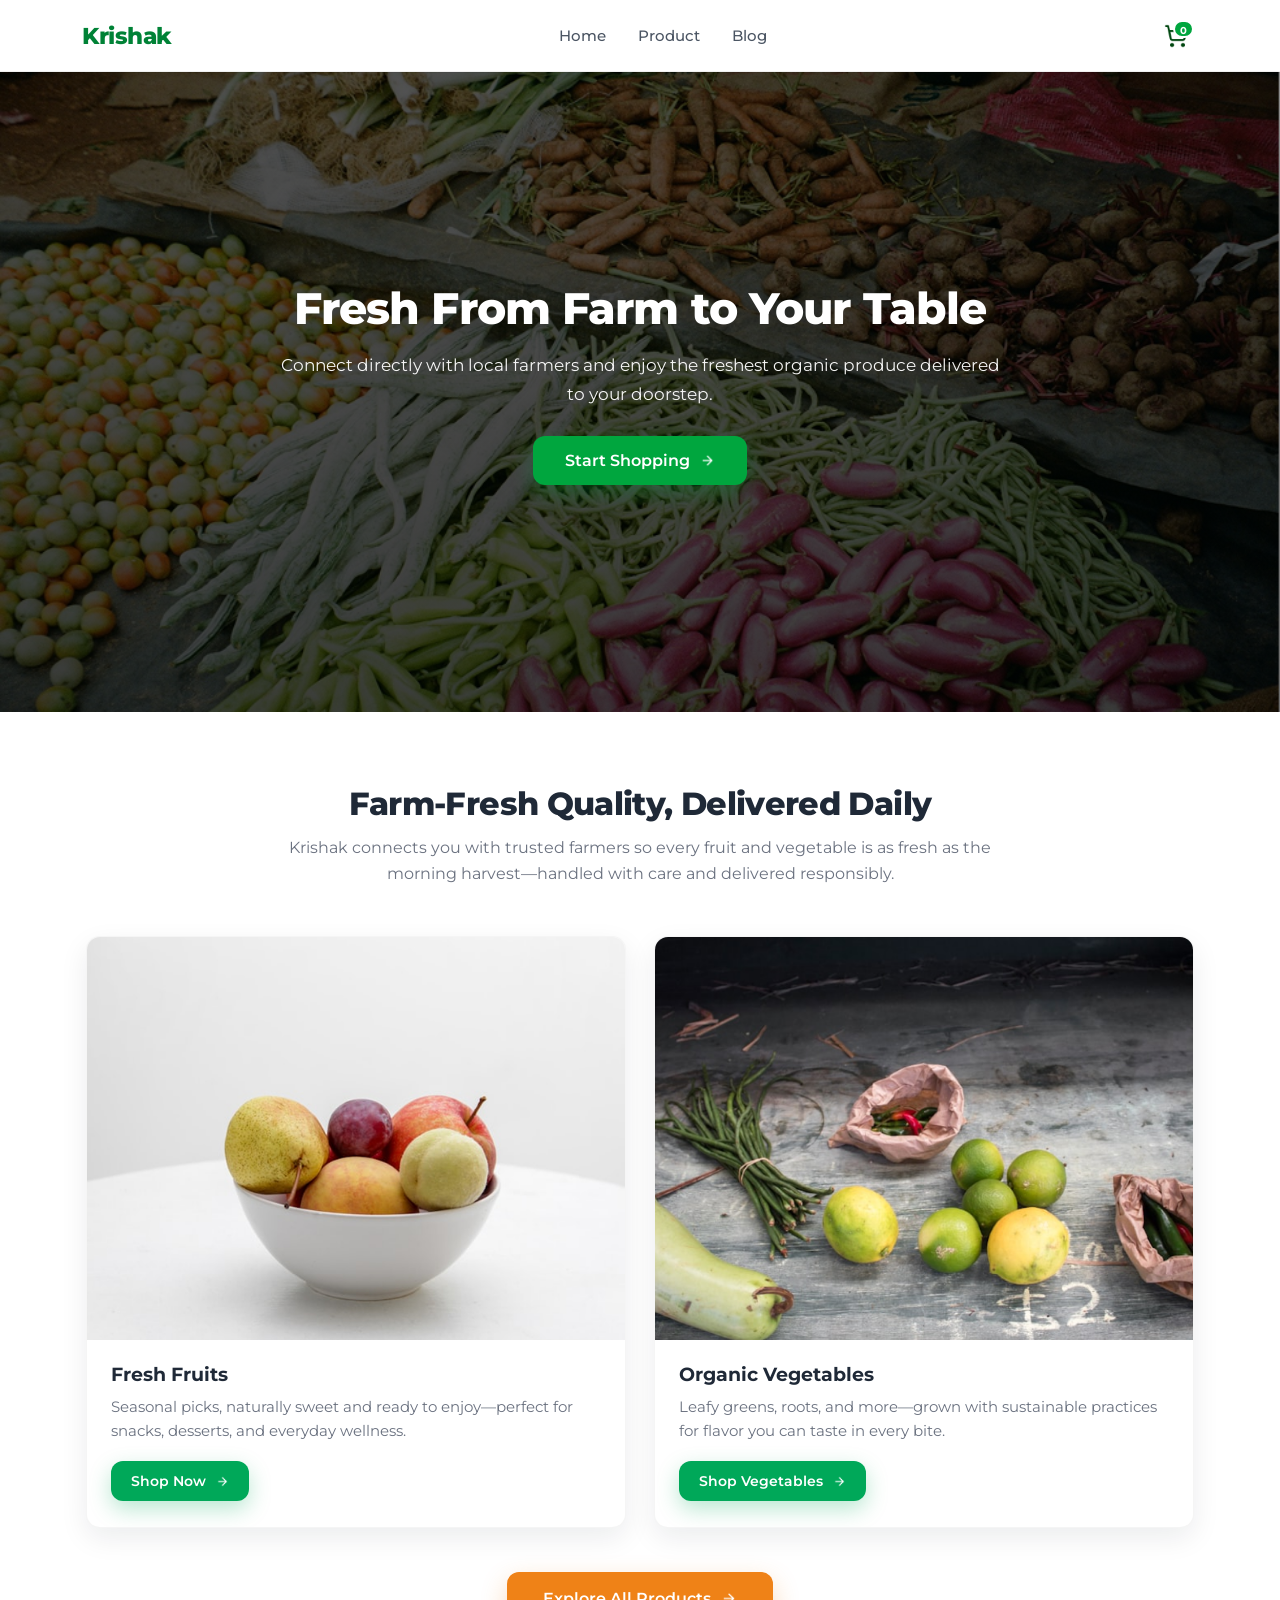
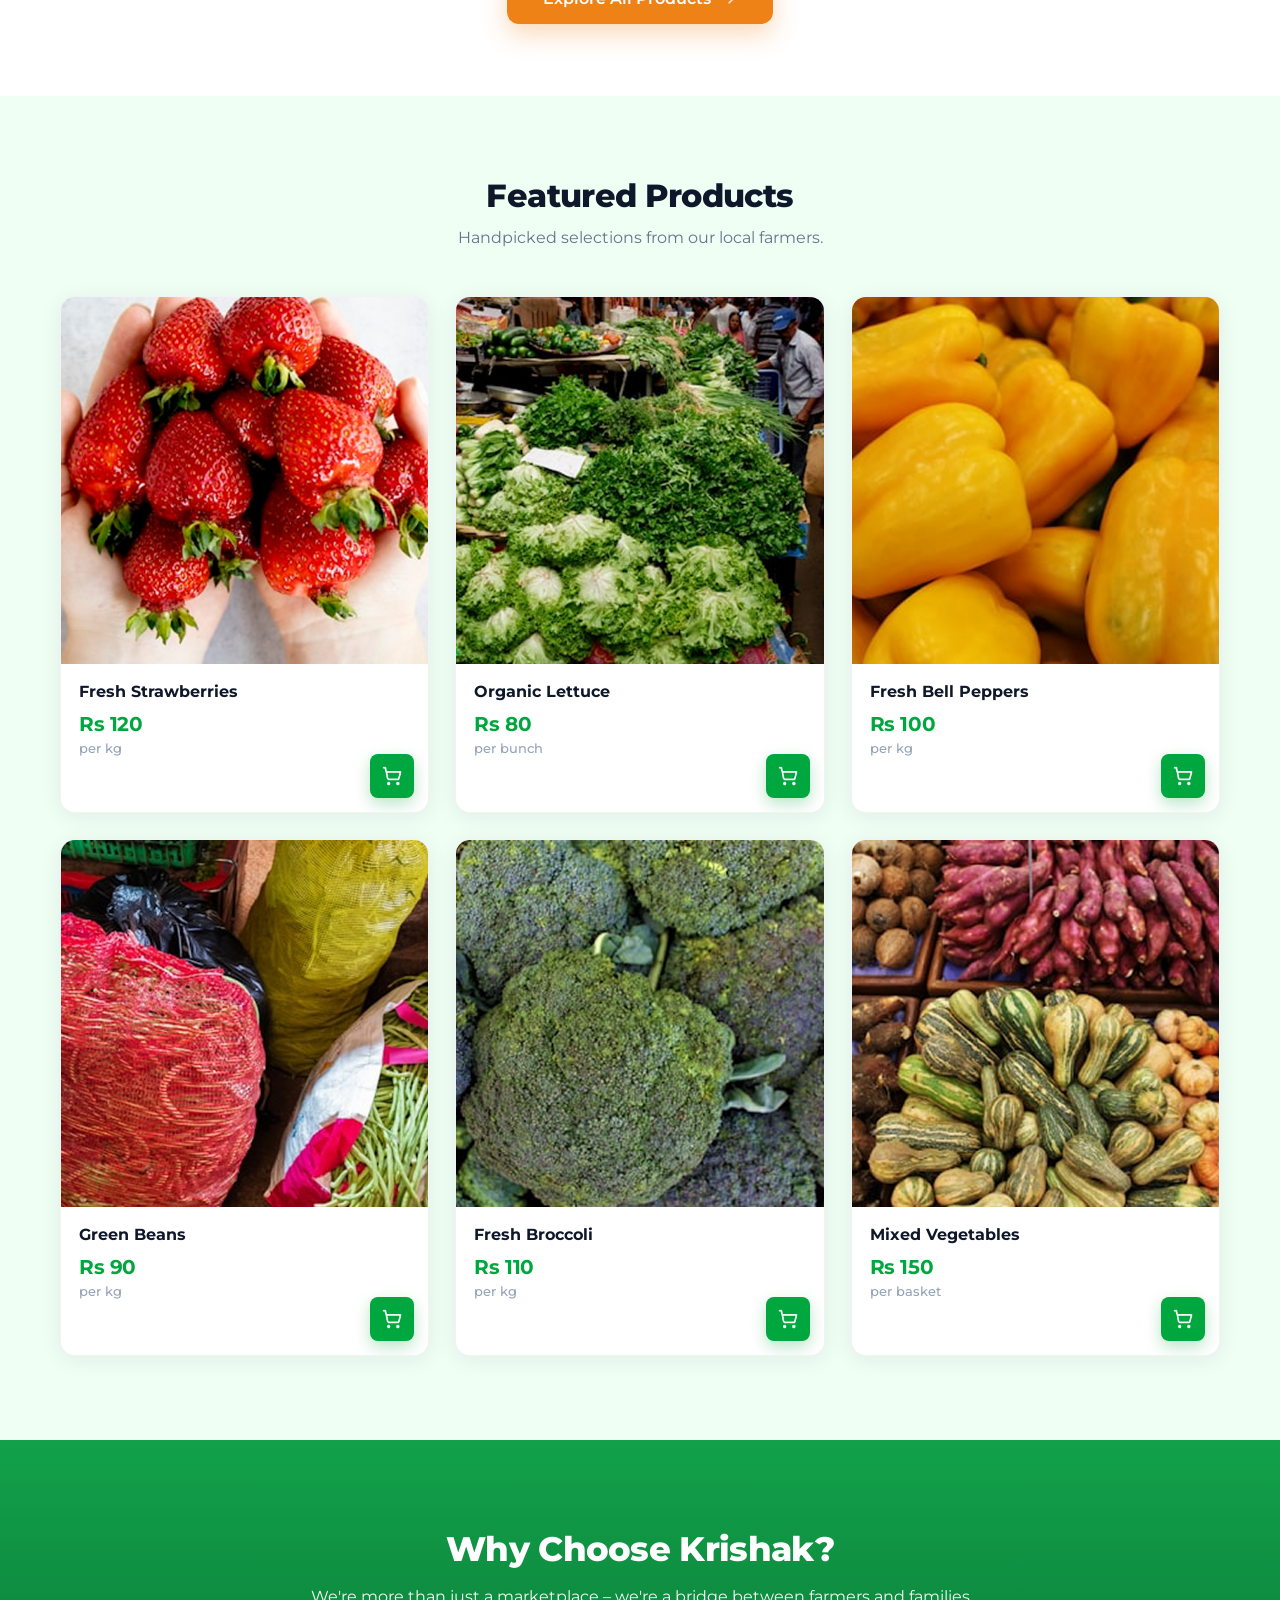
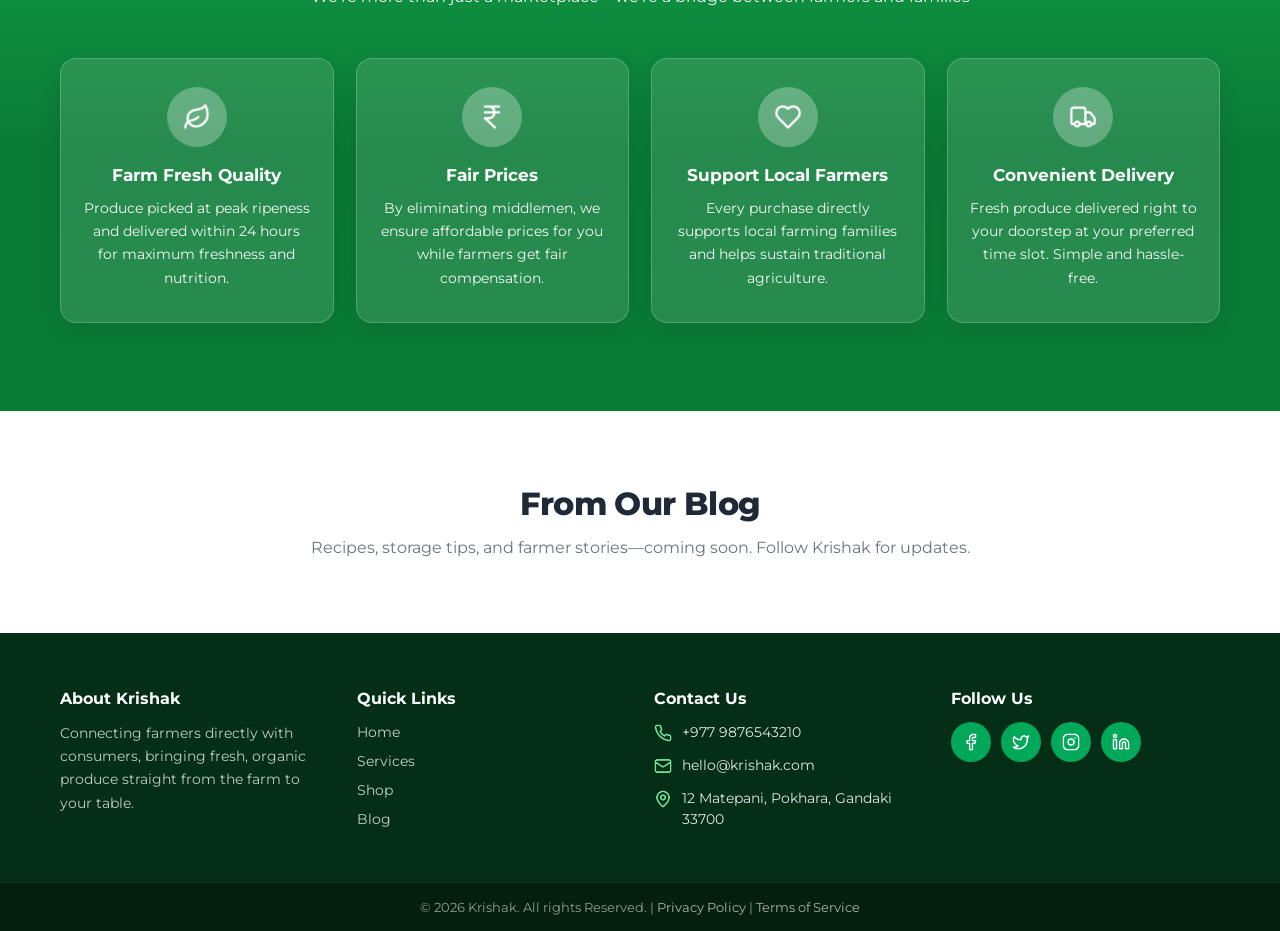
==== target/local-vendor/index.html @ 56a00a54 "product changes" ====
<!doctype html>
<html lang="en">
<head>
  <meta charset="UTF-8" />
  <meta name="viewport" content="width=device-width, initial-scale=1.0" />
  <title>Krishak — Farm Fresh to Your Table</title>
  <link rel="preconnect" href="https://fonts.googleapis.com" />
  <link rel="preconnect" href="https://fonts.gstatic.com" crossorigin />
  <link href="https://fonts.googleapis.com/css2?family=Montserrat:wght@400;500;600;700;800&display=swap" rel="stylesheet" />
  <link rel="stylesheet" href="landing.css" />
</head>
<body>
  <header class="site-header" id="top">
    <div class="header-inner">
      <a class="logo" href="index.html">Krishak</a>
      <nav class="main-nav" aria-label="Primary">
        <a href="index.html#top">Home</a>
        <a href="shop.html">Product</a>
        <a href="#blog">Blog</a>
      </nav>
      <a class="cart-link" href="cart.html" aria-label="Shopping cart">
        <img src="image/cart.png" alt="" width="24" height="24" />
        <span id="cart-badge" class="cart-badge" aria-live="polite">0</span>
      </a>
    </div>
  </header>

  <main>
    <section class="hero" aria-label="Welcome">
      <div class="hero-bg" style="background-image: url('image/hero.png');"></div>
      <div class="hero-overlay"></div>
      <div class="hero-content">
        <h1>Fresh From Farm to Your Table</h1>
        <p>
          Connect directly with local farmers and enjoy the freshest organic produce delivered to your doorstep.
        </p>
        <a class="btn btn-primary btn-hero" href="shop.html">Start Shopping <img class="btn-arrow" src="image/right_arrow.png" alt="" width="16" height="16" /></a>
      </div>
    </section>

    <section class="section intro" id="categories">
      <div class="container narrow">
        <h2 class="section-title">Farm-Fresh Quality, Delivered Daily</h2>
        <p class="section-lead">
          Krishak connects you with trusted farmers so every fruit and vegetable is as fresh as the morning harvest—handled with care and delivered responsibly.
        </p>
      </div>

      <div class="container category-row">
        <article class="category-card">
          <div class="category-media">
            <img src="image/fruit.png" alt="Bowl of fresh mixed fruits" loading="lazy" />
          </div>
          <div class="category-body">
            <h3>Fresh Fruits</h3>
            <p>Seasonal picks, naturally sweet and ready to enjoy—perfect for snacks, desserts, and everyday wellness.</p>
            <a class="btn btn-primary btn-sm" href="shop.html">Shop Now <img class="btn-arrow" src="image/right_arrow.png" alt="" width="14" height="14" /></a>
          </div>
        </article>
        <article class="category-card">
          <div class="category-media">
            <img src="image/organic_vegetables.png" alt="Assorted organic vegetables" loading="lazy" />
          </div>
          <div class="category-body">
            <h3>Organic Vegetables</h3>
            <p>Leafy greens, roots, and more—grown with sustainable practices for flavor you can taste in every bite.</p>
            <a class="btn btn-primary btn-sm" href="shop.html">Shop Vegetables <img class="btn-arrow" src="image/right_arrow.png" alt="" width="14" height="14" /></a>
          </div>
        </article>
      </div>

      <div class="container cta-wrap">
        <a class="btn btn-accent btn-lg" href="shop.html">Explore All Products <img class="btn-arrow" src="image/right_arrow.png" alt="" width="15" height="15" /></a>
      </div>
    </section>

    <section class="section featured" id="featured" aria-labelledby="featured-heading">
      <div class="container">
        <h2 id="featured-heading" class="section-title">Featured Products</h2>
        <p class="section-lead">Handpicked selections from our local farmers.</p>

        <div id="product-grid" class="product-grid"></div>
      </div>
    </section>

    <section class="section why" id="why" aria-labelledby="why-heading">
      <div class="container">
        <h2 id="why-heading" class="why-title">Why Choose Krishak?</h2>
        <p class="why-lead">We're more than just a marketplace – we're a bridge between farmers and families</p>

        <div class="why-grid">
          <article class="why-card">
            <div class="why-icon" aria-hidden="true">
              <img class="why-icon-tone" src="image/leaf.png" alt="" />
            </div>
            <h3>Farm Fresh Quality</h3>
            <p>Produce picked at peak ripeness and delivered within 24 hours for maximum freshness and nutrition.</p>
          </article>
          <article class="why-card">
            <div class="why-icon" aria-hidden="true">
              <img class="why-icon-tone" src="image/rupee.png" alt="" />
            </div>
            <h3>Fair Prices</h3>
            <p>By eliminating middlemen, we ensure affordable prices for you while farmers get fair compensation.</p>
          </article>
          <article class="why-card">
            <div class="why-icon" aria-hidden="true">
              <img src="image/white_heart.png" alt="" />
            </div>
            <h3>Support Local Farmers</h3>
            <p>Every purchase directly supports local farming families and helps sustain traditional agriculture.</p>
          </article>
          <article class="why-card">
            <div class="why-icon" aria-hidden="true">
              <img src="image/white_truck.png" alt="" />
            </div>
            <h3>Convenient Delivery</h3>
            <p>Fresh produce delivered right to your doorstep at your preferred time slot. Simple and hassle-free.</p>
          </article>
        </div>
      </div>
    </section>

    <section class="section blog-teaser" id="blog" aria-labelledby="blog-heading">
      <div class="container narrow">
        <h2 id="blog-heading" class="section-title">From Our Blog</h2>
        <p class="section-lead">Recipes, storage tips, and farmer stories—coming soon. Follow Krishak for updates.</p>
      </div>
    </section>
  </main>

  <footer class="site-footer">
    <div class="footer-grid container">
      <div class="footer-col">
        <h3>About Krishak</h3>
        <p>
          Connecting farmers directly with consumers, bringing fresh, organic produce straight from the farm to your table.
        </p>
      </div>
      <div class="footer-col">
        <h3>Quick Links</h3>
        <ul class="footer-links">
          <li><a href="index.html#top">Home</a></li>
          <li><a href="#why">Services</a></li>
          <li><a href="shop.html">Shop</a></li>
          <li><a href="#blog">Blog</a></li>
        </ul>
      </div>
      <div class="footer-col">
        <h3>Contact Us</h3>
        <ul class="footer-contact">
          <li>
            <img src="image/phone.png" alt="" width="18" height="18" />
            <a href="tel:+911800123456">+977 9876543210</a>
          </li>
          <li>
            <img src="image/green_email.png" alt="" width="18" height="18" />
            <a href="mailto:hello@krishak.com">hello@krishak.com</a>
          </li>
          <li>
            <img src="image/location.png" alt="" width="18" height="18" />
            <span>12 Matepani, Pokhara, Gandaki 33700</span>
          </li>
        </ul>
      </div>
      <div class="footer-col">
        <h3>Follow Us</h3>
        <div class="social-row" aria-label="Social media">
          <a class="social-btn" href="#" aria-label="Facebook"><img src="image/facebook.png" alt="" /></a>
          <a class="social-btn" href="#" aria-label="Twitter"><img src="image/bird.png" alt="" /></a>
          <a class="social-btn" href="#" aria-label="Instagram"><img src="image/instagram.png" alt="" /></a>
          <a class="social-btn" href="#" aria-label="LinkedIn"><img src="image/linkedIn.png" alt="" /></a>
        </div>
      </div>
    </div>

    <div class="footer-bar">
      <div class="container footer-bar-inner">
        <p>© 2026 Krishak. All rights Reserved. | <a href="#">Privacy Policy</a> | <a href="#">Terms of Service</a></p>
      </div>
    </div>
  </footer>

  <p id="toast" class="toast" role="status" aria-live="polite"></p>

  <script src="landing.js"></script>
</body>
</html>
---- target/local-vendor/landing.css ----
:root {
  --logo-green: #008236;
  --cta-green: #00a63e;
  --cta-green-hover: #008c35;
  --green-primary: #00a859;
  --green-primary-hover: #008f4c;
  --orange-accent: #ef8217;
  --orange-accent-hover: #d97310;
  --mint-bg: #f0fdf4;
  --text-dark: #374151;
  --text-muted: #6b7280;
  /* Why section uses its own gradient + glass cards (see .why) */
  --footer-bg: #052e16;
  --footer-bar: #041f10;
  --header-h: 72px;
  --shadow-soft: 0 10px 28px rgba(15, 23, 42, 0.08);
  --radius-card: 14px;
  --radius-btn: 999px;
}

*,
*::before,
*::after {
  box-sizing: border-box;
}

html {
  scroll-behavior: smooth;
}

body {
  margin: 0;
  font-family: "Montserrat", system-ui, -apple-system, sans-serif;
  color: var(--text-dark);
  background: #fff;
  padding-top: var(--header-h);
}

img {
  max-width: 100%;
  height: auto;
  display: block;
}

a {
  color: inherit;
}

/* ——— Sticky header ——— */
.site-header {
  position: fixed;
  top: 0;
  left: 0;
  right: 0;
  z-index: 1000;
  height: var(--header-h);
  background: rgba(255, 255, 255, 0.96);
  backdrop-filter: blur(10px);
  border-bottom: 1px solid rgba(0, 0, 0, 0.06);
  box-shadow: 0 1px 0 rgba(0, 0, 0, 0.04);
}

.header-inner {
  max-width: 1160px;
  margin: 0 auto;
  padding: 0 22px;
  height: 100%;
  display: flex;
  align-items: center;
  justify-content: space-between;
  gap: 20px;
}

.logo {
  font-weight: 800;
  font-size: 1.45rem;
  letter-spacing: -0.02em;
  color: var(--logo-green);
  text-decoration: none;
}

.main-nav {
  display: flex;
  align-items: center;
  justify-content: center;
  gap: 32px;
  flex: 1;
}

.main-nav a {
  text-decoration: none;
  font-weight: 500;
  font-size: 0.95rem;
  color: #4b5563;
  transition: color 0.2s ease;
}

.main-nav a:hover {
  color: var(--logo-green);
}

.cart-link {
  position: relative;
  display: flex;
  align-items: center;
  justify-content: center;
  width: 44px;
  height: 44px;
  border-radius: 12px;
  transition: background 0.2s ease;
}

.cart-link:hover {
  background: rgba(0, 130, 54, 0.1);
}

.cart-link img {
  width: 24px;
  height: 24px;
  object-fit: contain;
  /* Tint default cart glyph toward brand #008236 */
  filter: brightness(0) saturate(100%) invert(22%) sepia(60%) saturate(1800%) hue-rotate(115deg) brightness(0.72) contrast(1.08);
}

.cart-badge {
  position: absolute;
  top: 6px;
  right: 4px;
  min-width: 18px;
  height: 18px;
  padding: 0 5px;
  font-size: 0.65rem;
  font-weight: 700;
  line-height: 18px;
  text-align: center;
  color: #fff;
  background: var(--cta-green);
  border-radius: 999px;
  border: 2px solid #fff;
}

/* ——— Hero ——— */
.hero {
  position: relative;
  min-height: min(78vh, 640px);
  display: flex;
  align-items: center;
  justify-content: center;
  text-align: center;
  padding: 48px 20px 64px;
  overflow: hidden;
}

.hero-bg {
  position: absolute;
  inset: 0;
  background-size: cover;
  background-position: center;
}

.hero-overlay {
  position: absolute;
  inset: 0;
  /* Neutral dark veil (no green cast) — keeps vegetables true-to-life */
  background: linear-gradient(180deg, rgba(0, 0, 0, 0.45) 0%, rgba(0, 0, 0, 0.52) 45%, rgba(0, 0, 0, 0.58) 100%);
}

.hero-content {
  position: relative;
  z-index: 1;
  max-width: 720px;
  color: #fff;
}

.hero-content h1 {
  margin: 0 0 18px;
  font-size: clamp(1.85rem, 4.5vw, 2.75rem);
  font-weight: 800;
  line-height: 1.15;
  letter-spacing: -0.02em;
  text-shadow: 0 2px 24px rgba(0, 0, 0, 0.25);
}

.hero-content p {
  margin: 0 0 28px;
  font-size: clamp(0.95rem, 2vw, 1.08rem);
  line-height: 1.65;
  font-weight: 400;
  opacity: 0.95;
}

/* ——— Buttons ——— */
.btn {
  display: inline-flex;
  align-items: center;
  justify-content: center;
  gap: 8px;
  text-decoration: none;
  font-family: inherit;
  font-weight: 600;
  font-size: 0.95rem;
  border: none;
  cursor: pointer;
  border-radius: 12px;
  transition: background 0.2s ease, transform 0.2s ease, box-shadow 0.2s ease;
}

.btn-primary {
  background: var(--green-primary);
  color: #fff;
  padding: 14px 28px;
  box-shadow: 0 8px 22px rgba(0, 168, 89, 0.28);
}

.btn-primary:hover {
  background: var(--green-primary-hover);
  transform: translateY(-1px);
  box-shadow: 0 10px 26px rgba(0, 168, 89, 0.32);
}

.btn-hero {
  padding: 15px 32px;
  font-size: 1rem;
}

/* Hero CTA: exact brand green, rounded (not pill) */
.hero .btn.btn-primary.btn-hero {
  background: var(--cta-green);
  border-radius: 12px;
  box-shadow: 0 8px 22px rgba(0, 166, 62, 0.3);
}

.hero .btn.btn-primary.btn-hero:hover {
  background: var(--cta-green-hover);
  box-shadow: 0 10px 26px rgba(0, 166, 62, 0.34);
}

.btn-sm {
  padding: 11px 20px;
  font-size: 0.88rem;
}

.btn-lg {
  padding: 16px 36px;
  font-size: 1.02rem;
}

.btn-accent {
  background: var(--orange-accent);
  color: #fff;
  box-shadow: 0 10px 26px rgba(239, 130, 23, 0.3);
}

.btn-accent:hover {
  background: var(--orange-accent-hover);
  transform: translateY(-1px);
}

/* Arrow icon in text buttons (index CTAs) */
.btn-arrow {
  display: inline-block;
  width: 0.95em;
  height: 0.95em;
  max-width: 18px;
  max-height: 18px;
  object-fit: contain;
  vertical-align: middle;
  margin-left: 2px;
  flex-shrink: 0;
}

.btn-primary .btn-arrow,
.btn-accent .btn-arrow {
  filter: brightness(0) invert(1);
}

/* ——— Sections ——— */
.section {
  padding: 72px 20px;
}

.container {
  max-width: 1160px;
  margin: 0 auto;
}

.container.narrow {
  max-width: 760px;
  text-align: center;
}

.section-title {
  margin: 0 0 12px;
  font-size: clamp(1.55rem, 3vw, 2rem);
  font-weight: 800;
  color: #1f2937;
  letter-spacing: -0.02em;
}

.section-lead {
  margin: 0;
  font-size: 1rem;
  line-height: 1.65;
  color: var(--text-muted);
}

.intro .section-lead {
  margin-top: 0;
}

.intro .narrow {
  margin-bottom: 48px;
}

/* ——— Category cards (flex) ——— */
.category-row {
  display: flex;
  flex-wrap: wrap;
  gap: 28px;
  justify-content: center;
  margin-bottom: 44px;
}

.category-card {
  flex: 1 1 340px;
  max-width: 540px;
  background: #fff;
  border-radius: var(--radius-card);
  overflow: hidden;
  box-shadow: var(--shadow-soft);
  border: 1px solid rgba(0, 0, 0, 0.04);
  display: flex;
  flex-direction: column;
  transition: transform 0.25s ease, box-shadow 0.25s ease;
}

.category-card:hover {
  transform: translateY(-4px);
  box-shadow: 0 16px 40px rgba(15, 23, 42, 0.12);
}

.category-media {
  aspect-ratio: 4 / 3;
  background: #f9fafb;
  overflow: hidden;
}

.category-media img {
  width: 100%;
  height: 100%;
  object-fit: cover;
}

.category-body {
  padding: 22px 24px 26px;
}

.category-body h3 {
  margin: 0 0 10px;
  font-size: 1.2rem;
  font-weight: 700;
  color: #1f2937;
}

.category-body p {
  margin: 0 0 18px;
  font-size: 0.92rem;
  line-height: 1.6;
  color: var(--text-muted);
}

.cta-wrap {
  text-align: center;
}

/* ——— Featured products (mint section + emerald accents, matches reference) ——— */
.featured {
  --featured-emerald: #00a63e;
  --featured-emerald-hover: #008c35;
  background: #f0fff4;
}

.section.featured {
  padding-top: 80px;
  padding-bottom: 84px;
}

.featured .section-title {
  text-align: center;
  color: #0f172a;
  margin-bottom: 10px;
}

.featured .section-lead {
  text-align: center;
  color: #64748b;
  max-width: 560px;
  margin-left: auto;
  margin-right: auto;
  margin-bottom: 44px;
}

.product-grid {
  display: grid;
  grid-template-columns: repeat(3, 1fr);
  gap: 26px;
}

.product-card {
  position: relative;
  display: flex;
  flex-direction: column;
  background: #fff;
  border-radius: 15px;
  overflow: hidden;
  box-shadow: 0 4px 22px rgba(15, 23, 42, 0.07);
  border: 1px solid rgba(15, 23, 42, 0.05);
  transition: transform 0.25s ease, box-shadow 0.25s ease;
}

.product-card:hover {
  transform: translateY(-5px);
  box-shadow: 0 14px 40px rgba(15, 23, 42, 0.11);
}

.product-card__media {
  aspect-ratio: 1;
  background: #f1f5f9;
  overflow: hidden;
}

.product-card__media img {
  width: 100%;
  height: 100%;
  object-fit: cover;
  display: block;
}

.product-card__body {
  position: relative;
  text-align: left;
  padding: 16px 18px 56px;
}

.product-card__title {
  margin: 0 0 10px;
  font-size: 1.02rem;
  font-weight: 700;
  color: #0f172a;
  line-height: 1.35;
}

.product-card__price {
  margin: 0 0 4px;
  font-size: 1.22rem;
  font-weight: 700;
  color: var(--featured-emerald);
  letter-spacing: -0.02em;
}

.product-card__unit {
  margin: 0;
  font-size: 0.82rem;
  font-weight: 500;
  color: #94a3b8;
}

.product-card .add-cart {
  position: absolute;
  right: 14px;
  bottom: 14px;
  width: 44px;
  height: 44px;
  border: none;
  border-radius: 8px;
  background: var(--featured-emerald);
  cursor: pointer;
  display: flex;
  align-items: center;
  justify-content: center;
  padding: 0;
  transition: background 0.2s ease, transform 0.2s ease;
  box-shadow: 0 6px 16px rgba(0, 166, 62, 0.28);
}

.product-card .add-cart img {
  width: 20px;
  height: 20px;
}

.product-card .add-cart:hover {
  background: var(--featured-emerald-hover);
  transform: scale(1.05);
}

.product-card .add-cart:focus-visible {
  outline: 2px solid var(--featured-emerald);
  outline-offset: 2px;
}

/* ——— Why choose Krishak (gradient + centered glass cards) ——— */
.section.why {
  padding-top: 88px;
  padding-bottom: 88px;
}

.why {
  background: linear-gradient(180deg, #12a14b 0%, #0a7a35 55%, #097c36 100%);
  color: #fff;
  text-align: center;
}

.why-title {
  margin: 0 0 14px;
  font-size: clamp(1.6rem, 3.2vw, 2.1rem);
  font-weight: 800;
  color: #fff;
  letter-spacing: -0.02em;
}

.why-lead {
  margin: 0 auto 48px;
  max-width: 720px;
  font-size: 1.02rem;
  font-weight: 400;
  line-height: 1.65;
  color: #fff;
  opacity: 0.96;
}

.why-grid {
  display: flex;
  flex-wrap: wrap;
  justify-content: center;
  align-items: stretch;
  gap: 22px;
}

.why-card {
  flex: 1 1 0;
  min-width: 200px;
  display: flex;
  flex-direction: column;
  align-items: center;
  text-align: center;
  padding: 28px 22px 32px;
  border-radius: 16px;
  background: rgba(255, 255, 255, 0.12);
  border: 1px solid rgba(255, 255, 255, 0.2);
  box-shadow: 0 8px 24px rgba(0, 0, 0, 0.08);
  transition: transform 0.2s ease, background 0.2s ease, border-color 0.2s ease;
}

.why-card:hover {
  transform: translateY(-4px);
  background: rgba(255, 255, 255, 0.16);
  border-color: rgba(255, 255, 255, 0.28);
}

.why-icon {
  width: 60px;
  height: 60px;
  border-radius: 50%;
  background: rgba(255, 255, 255, 0.28);
  display: flex;
  align-items: center;
  justify-content: center;
  margin: 0 auto 18px;
  flex-shrink: 0;
}

.why-icon img {
  width: 28px;
  height: 28px;
  object-fit: contain;
}

/* Dark glyph assets → white (matches reference icons on frosted circle) */
.why-icon img.why-icon-tone {
  filter: brightness(0) invert(1);
}

.why-card h3 {
  margin: 0 0 12px;
  font-size: 1.06rem;
  font-weight: 700;
  color: #fff;
}

.why-card p {
  margin: 0;
  font-size: 0.9rem;
  font-weight: 400;
  line-height: 1.6;
  color: #fff;
  opacity: 0.95;
}

/* ——— Blog teaser ——— */
.blog-teaser {
  background: #fff;
  border-top: 1px solid rgba(0, 0, 0, 0.06);
}

/* ——— Footer (flex columns) ——— */
.site-footer {
  background: var(--footer-bg);
  color: rgba(255, 255, 255, 0.88);
  padding-top: 56px;
}

.footer-grid {
  display: flex;
  flex-wrap: wrap;
  gap: 36px 28px;
  padding-bottom: 40px;
}

.footer-col {
  flex: 1 1 200px;
  min-width: 160px;
}

.footer-col h3 {
  margin: 0 0 14px;
  font-size: 1rem;
  font-weight: 700;
  color: #fff;
}

.footer-col p {
  margin: 0;
  font-size: 0.88rem;
  line-height: 1.65;
  opacity: 0.85;
}

.footer-links {
  list-style: none;
  margin: 0;
  padding: 0;
}

.footer-links li {
  margin-bottom: 10px;
}

.footer-links a {
  font-size: 0.9rem;
  text-decoration: none;
  opacity: 0.88;
  transition: opacity 0.2s ease, color 0.2s ease;
}

.footer-links a:hover {
  opacity: 1;
  color: #86efac;
}

.footer-contact {
  list-style: none;
  margin: 0;
  padding: 0;
}

.footer-contact li {
  display: flex;
  align-items: flex-start;
  gap: 10px;
  margin-bottom: 12px;
  font-size: 0.88rem;
  line-height: 1.5;
}

.footer-contact a {
  color: inherit;
  text-decoration: none;
}

.footer-contact a:hover {
  text-decoration: underline;
}

.footer-contact img {
  flex-shrink: 0;
  margin-top: 2px;
  opacity: 0.95;
}

.social-row {
  display: flex;
  flex-wrap: wrap;
  gap: 10px;
}

.social-btn {
  width: 40px;
  height: 40px;
  border-radius: 50%;
  background: var(--green-primary);
  display: flex;
  align-items: center;
  justify-content: center;
  transition: background 0.2s ease, transform 0.2s ease;
}

.social-btn:hover {
  background: var(--green-primary-hover);
  transform: translateY(-2px);
}

.social-btn img {
  width: 18px;
  height: 18px;
  object-fit: contain;
  filter: brightness(0) invert(1);
}

.footer-bar {
  border-top: 1px solid rgba(255, 255, 255, 0.08);
  background: var(--footer-bar);
  padding: 16px 20px;
}

.footer-bar-inner {
  text-align: center;
}

.footer-bar-inner p {
  margin: 0;
  font-size: 0.82rem;
  color: rgba(255, 255, 255, 0.55);
}

.footer-bar-inner a {
  color: rgba(255, 255, 255, 0.65);
  text-decoration: none;
}

.footer-bar-inner a:hover {
  color: #a7f3d0;
  text-decoration: underline;
}

/* ——— Toast ——— */
.toast {
  position: fixed;
  bottom: 24px;
  left: 50%;
  transform: translateX(-50%) translateY(120%);
  margin: 0;
  padding: 12px 22px;
  background: #1f2937;
  color: #fff;
  font-size: 0.9rem;
  font-weight: 500;
  border-radius: 999px;
  box-shadow: 0 12px 32px rgba(0, 0, 0, 0.2);
  z-index: 2000;
  opacity: 0;
  pointer-events: none;
  transition: opacity 0.3s ease, transform 0.3s ease;
}

.toast.show {
  opacity: 1;
  transform: translateX(-50%) translateY(0);
}

/* ——— Responsive ——— */
@media (max-width: 960px) {
  .product-grid {
    grid-template-columns: repeat(2, 1fr);
  }

  .why-card {
    flex: 1 1 calc(50% - 14px);
    max-width: none;
    min-width: 240px;
  }
}

@media (max-width: 640px) {
  .main-nav {
    gap: 18px;
  }

  .main-nav a {
    font-size: 0.85rem;
  }

  .product-grid {
    grid-template-columns: 1fr;
  }

  .why-card {
    flex: 1 1 100%;
    max-width: 420px;
    margin-left: auto;
    margin-right: auto;
  }

  .hero {
    min-height: 70vh;
    padding-top: 32px;
  }
}

@media (max-width: 480px) {
  .header-inner {
    padding: 0 14px;
  }

  .main-nav {
    gap: 12px;
    flex: 0;
  }
}
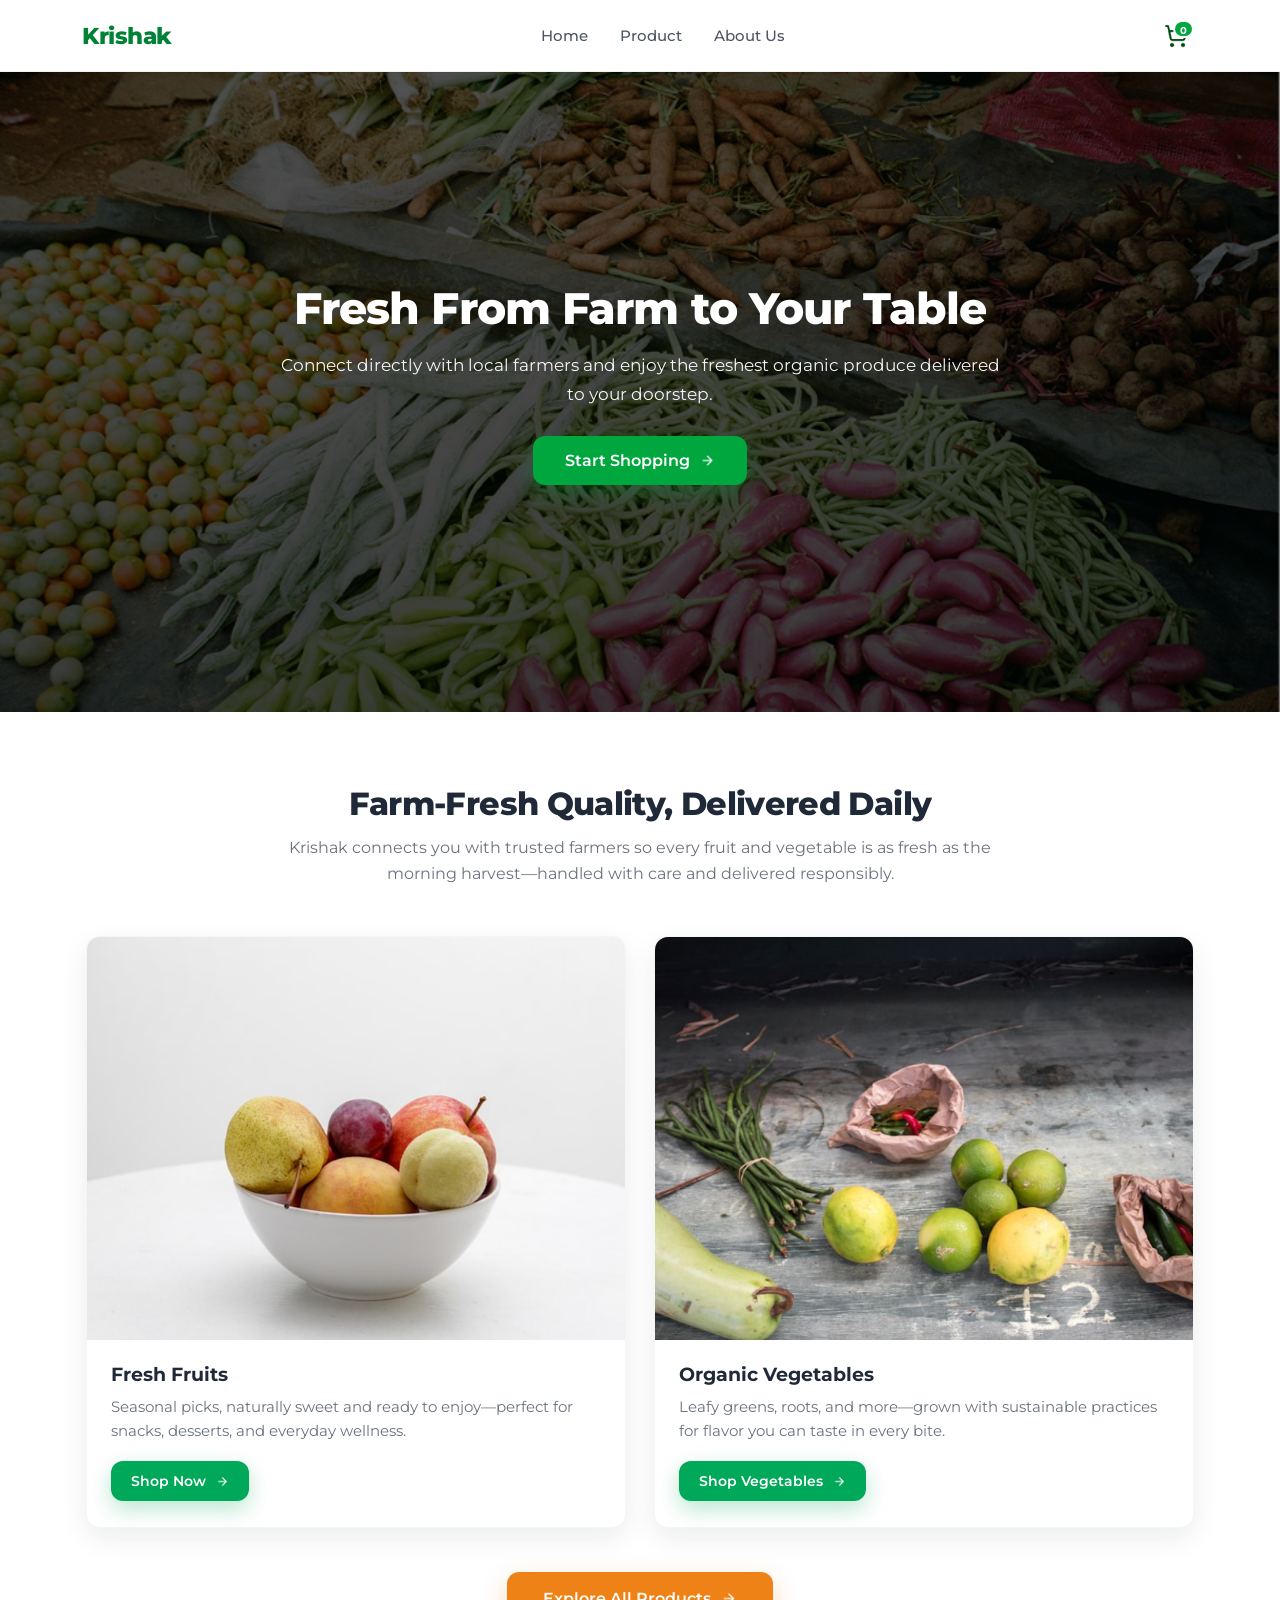
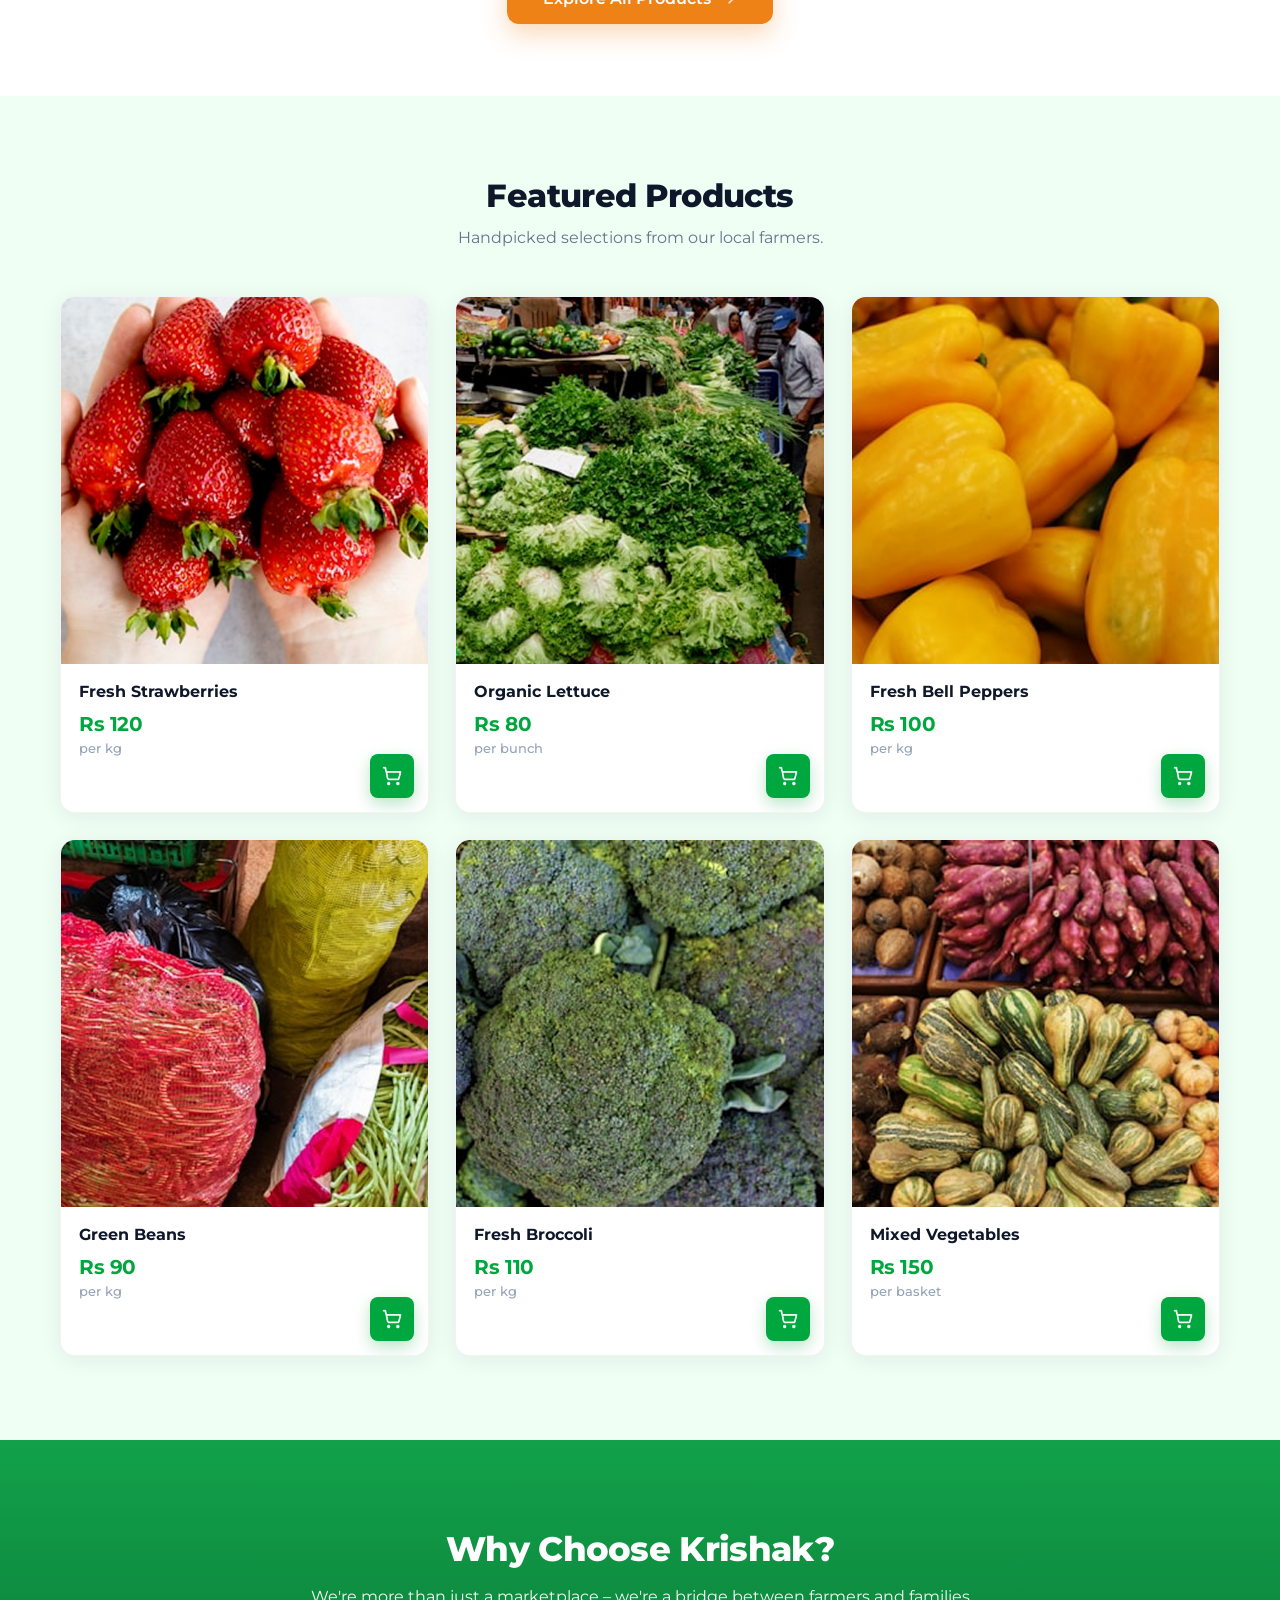
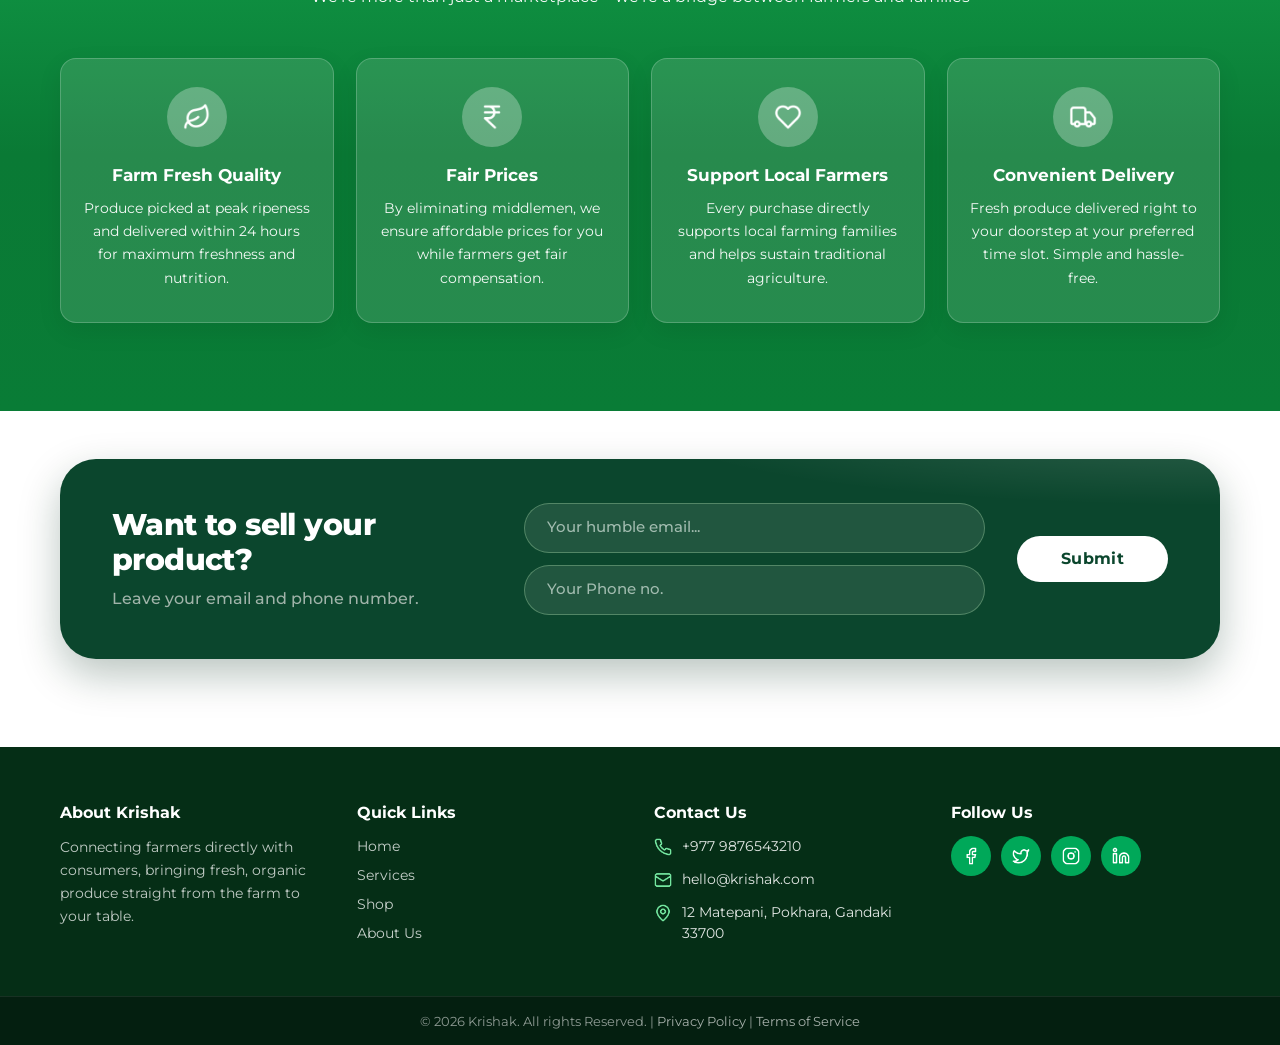
==== commit d7291f1b: "ignore file" ====
--- a/target/local-vendor/index.html
+++ b/target/local-vendor/index.html
@@ -16,7 +16,7 @@
       <nav class="main-nav" aria-label="Primary">
         <a href="index.html#top">Home</a>
         <a href="shop.html">Product</a>
-        <a href="#blog">Blog</a>
+        <a href="#about">About Us</a>
       </nav>
       <a class="cart-link" href="cart.html" aria-label="Shopping cart">
         <img src="image/cart.png" alt="" width="24" height="24" />
@@ -121,17 +121,45 @@
       </div>
     </section>
 
-    <section class="section blog-teaser" id="blog" aria-labelledby="blog-heading">
-      <div class="container narrow">
-        <h2 id="blog-heading" class="section-title">From Our Blog</h2>
-        <p class="section-lead">Recipes, storage tips, and farmer stories—coming soon. Follow Krishak for updates.</p>
+    <section class="section seller-cta-section" id="sell-vendor" aria-labelledby="seller-cta-heading">
+      <div class="container">
+        <div class="seller-cta">
+          <div class="seller-cta__shine" aria-hidden="true"></div>
+          <div class="seller-cta__copy">
+            <h2 id="seller-cta-heading" class="seller-cta__title">Want to sell your product?</h2>
+            <p class="seller-cta__lead">Leave your email and phone number.</p>
+          </div>
+          <form class="seller-cta__form" id="seller-cta-form" novalidate>
+            <div class="seller-cta__fields">
+              <input
+                id="seller-email"
+                name="email"
+                type="email"
+                class="seller-cta__input"
+                placeholder="Your humble email..."
+                autocomplete="email"
+                aria-label="Email"
+              />
+              <input
+                id="seller-phone"
+                name="phone"
+                type="tel"
+                class="seller-cta__input"
+                placeholder="Your Phone no."
+                autocomplete="tel"
+                aria-label="Phone number"
+              />
+            </div>
+            <button type="submit" class="seller-cta__submit">Submit</button>
+          </form>
+        </div>
       </div>
     </section>
   </main>
 
   <footer class="site-footer">
     <div class="footer-grid container">
-      <div class="footer-col">
+      <div class="footer-col" id="about">
         <h3>About Krishak</h3>
         <p>
           Connecting farmers directly with consumers, bringing fresh, organic produce straight from the farm to your table.
@@ -143,7 +171,7 @@
           <li><a href="index.html#top">Home</a></li>
           <li><a href="#why">Services</a></li>
           <li><a href="shop.html">Shop</a></li>
-          <li><a href="#blog">Blog</a></li>
+          <li><a href="#about">About Us</a></li>
         </ul>
       </div>
       <div class="footer-col">
--- a/target/local-vendor/landing.css
+++ b/target/local-vendor/landing.css
@@ -596,10 +596,222 @@
   opacity: 0.95;
 }
 
-/* ——— Blog teaser ——— */
-.blog-teaser {
+/* ——— Seller / vendor lead CTA ——— */
+.section.seller-cta-section {
+  padding-top: 48px;
+  padding-bottom: 88px;
   background: #fff;
-  border-top: 1px solid rgba(0, 0, 0, 0.06);
+}
+
+.seller-cta {
+  --seller-cta-bg: #0b462d;
+
+  position: relative;
+  overflow: hidden;
+  display: flex;
+  align-items: center;
+  justify-content: flex-start;
+  gap: 36px 48px;
+  padding: 44px 52px;
+  border-radius: 36px;
+  background: var(--seller-cta-bg);
+  box-shadow: 0 16px 40px rgba(7, 45, 28, 0.28);
+}
+
+.seller-cta__shine {
+  pointer-events: none;
+  position: absolute;
+  inset: 0;
+  border-radius: inherit;
+  background: radial-gradient(
+    ellipse 90% 75% at 100% -18%,
+    rgba(255, 255, 255, 0.15) 0%,
+    transparent 55%
+  );
+}
+
+.seller-cta__copy {
+  position: relative;
+  z-index: 1;
+  flex: 1 1 260px;
+  min-width: 0;
+}
+
+.seller-cta__title {
+  margin: 0 0 10px;
+  font-size: clamp(1.35rem, 2.8vw, 1.85rem);
+  font-weight: 800;
+  color: #fff;
+  line-height: 1.2;
+  letter-spacing: -0.02em;
+}
+
+.seller-cta__lead {
+  margin: 0;
+  font-size: 0.98rem;
+  font-weight: 500;
+  color: #a0b3a9;
+  line-height: 1.45;
+}
+
+.seller-cta__form {
+  position: relative;
+  z-index: 1;
+  display: flex;
+  flex-direction: row;
+  align-items: center;
+  gap: 32px;
+  flex: 1 1 540px;
+  min-width: 0;
+}
+
+.seller-cta__fields {
+  display: flex;
+  flex-direction: column;
+  justify-content: flex-start;
+  gap: 12px;
+  flex: 1 1 auto;
+  min-width: 0;
+}
+
+.seller-cta__input {
+  box-sizing: border-box;
+  width: 100%;
+  margin: 0;
+  padding: 13px 22px;
+  min-height: 50px;
+  border-radius: 999px;
+  border: 1px solid rgba(165, 214, 167, 0.38);
+  background: rgba(255, 255, 255, 0.09);
+  color: #fff;
+  font-family: inherit;
+  font-size: 0.92rem;
+  font-weight: 500;
+  line-height: 1.25;
+  outline: none;
+  transition: border-color 0.2s ease, background 0.2s ease;
+}
+
+.seller-cta__input::placeholder {
+  color: rgba(222, 236, 228, 0.68);
+}
+
+.seller-cta__input:focus-visible {
+  border-color: rgba(255, 255, 255, 0.48);
+  background: rgba(255, 255, 255, 0.13);
+}
+
+.seller-cta__submit {
+  flex: 0 0 auto;
+  box-sizing: border-box;
+  -webkit-appearance: none;
+  appearance: none;
+  margin: 0;
+  display: flex;
+  align-items: center;
+  justify-content: center;
+  width: auto;
+  max-width: 100%;
+  padding: 15px 44px;
+  border: 0 solid transparent;
+  border-radius: 9999px;
+  background: #ffffff;
+  color: var(--seller-cta-bg);
+  font-family: inherit;
+  font-size: 1rem;
+  font-weight: 700;
+  line-height: 1;
+  letter-spacing: 0.02em;
+  cursor: pointer;
+  transition: transform 0.15s ease, box-shadow 0.15s ease;
+}
+
+.seller-cta__submit::-moz-focus-inner {
+  border: 0;
+  padding: 0;
+}
+
+.seller-cta__submit:hover {
+  box-shadow: 0 10px 28px rgba(0, 0, 0, 0.14);
+}
+
+.seller-cta__submit:active {
+  transform: scale(0.98);
+}
+
+.seller-cta__submit:focus-visible {
+  outline: 3px solid rgba(255, 255, 255, 0.55);
+  outline-offset: 3px;
+}
+
+/* Tablet / small laptop: stack headline above form only — keep inputs + Submit in one row */
+@media (max-width: 920px) {
+  .seller-cta {
+    flex-direction: column;
+    align-items: stretch;
+    justify-content: flex-start;
+    padding: 36px 26px;
+    border-radius: 32px;
+    gap: 20px;
+  }
+
+  /* Avoid vertical stretching: space-between + flex-grow were leaving huge gaps */
+  .seller-cta__copy {
+    flex: 0 0 auto;
+  }
+
+  .seller-cta__form {
+    flex: 0 0 auto;
+    flex-direction: row;
+    align-items: center;
+    justify-content: flex-start;
+    flex-wrap: nowrap;
+    gap: 20px 24px;
+    width: 100%;
+  }
+
+  .seller-cta__fields {
+    flex: 1 1 auto;
+    min-width: 0;
+  }
+
+  .seller-cta__submit {
+    flex: 0 0 auto;
+    width: auto;
+    align-self: center;
+    min-height: unset;
+    padding: 15px 36px;
+    font-weight: 700;
+  }
+}
+
+/* Phones: stack fields and full-width Submit */
+@media (max-width: 560px) {
+  .seller-cta__form {
+    flex-direction: column;
+    align-items: stretch;
+    align-content: flex-start;
+    flex-wrap: nowrap;
+    gap: 14px;
+  }
+
+  .seller-cta__fields {
+    flex: 0 0 auto;
+    width: 100%;
+  }
+
+  .seller-cta__submit {
+    align-self: stretch;
+    width: 100%;
+    min-height: 52px;
+    padding: 14px 28px;
+    margin-top: 0;
+  }
+}
+
+/* Anchor target: offset for fixed header when jumping to footer About */
+#about {
+  scroll-margin-top: calc(var(--header-h) + 16px);
 }
 
 /* ——— Footer (flex columns) ——— */
